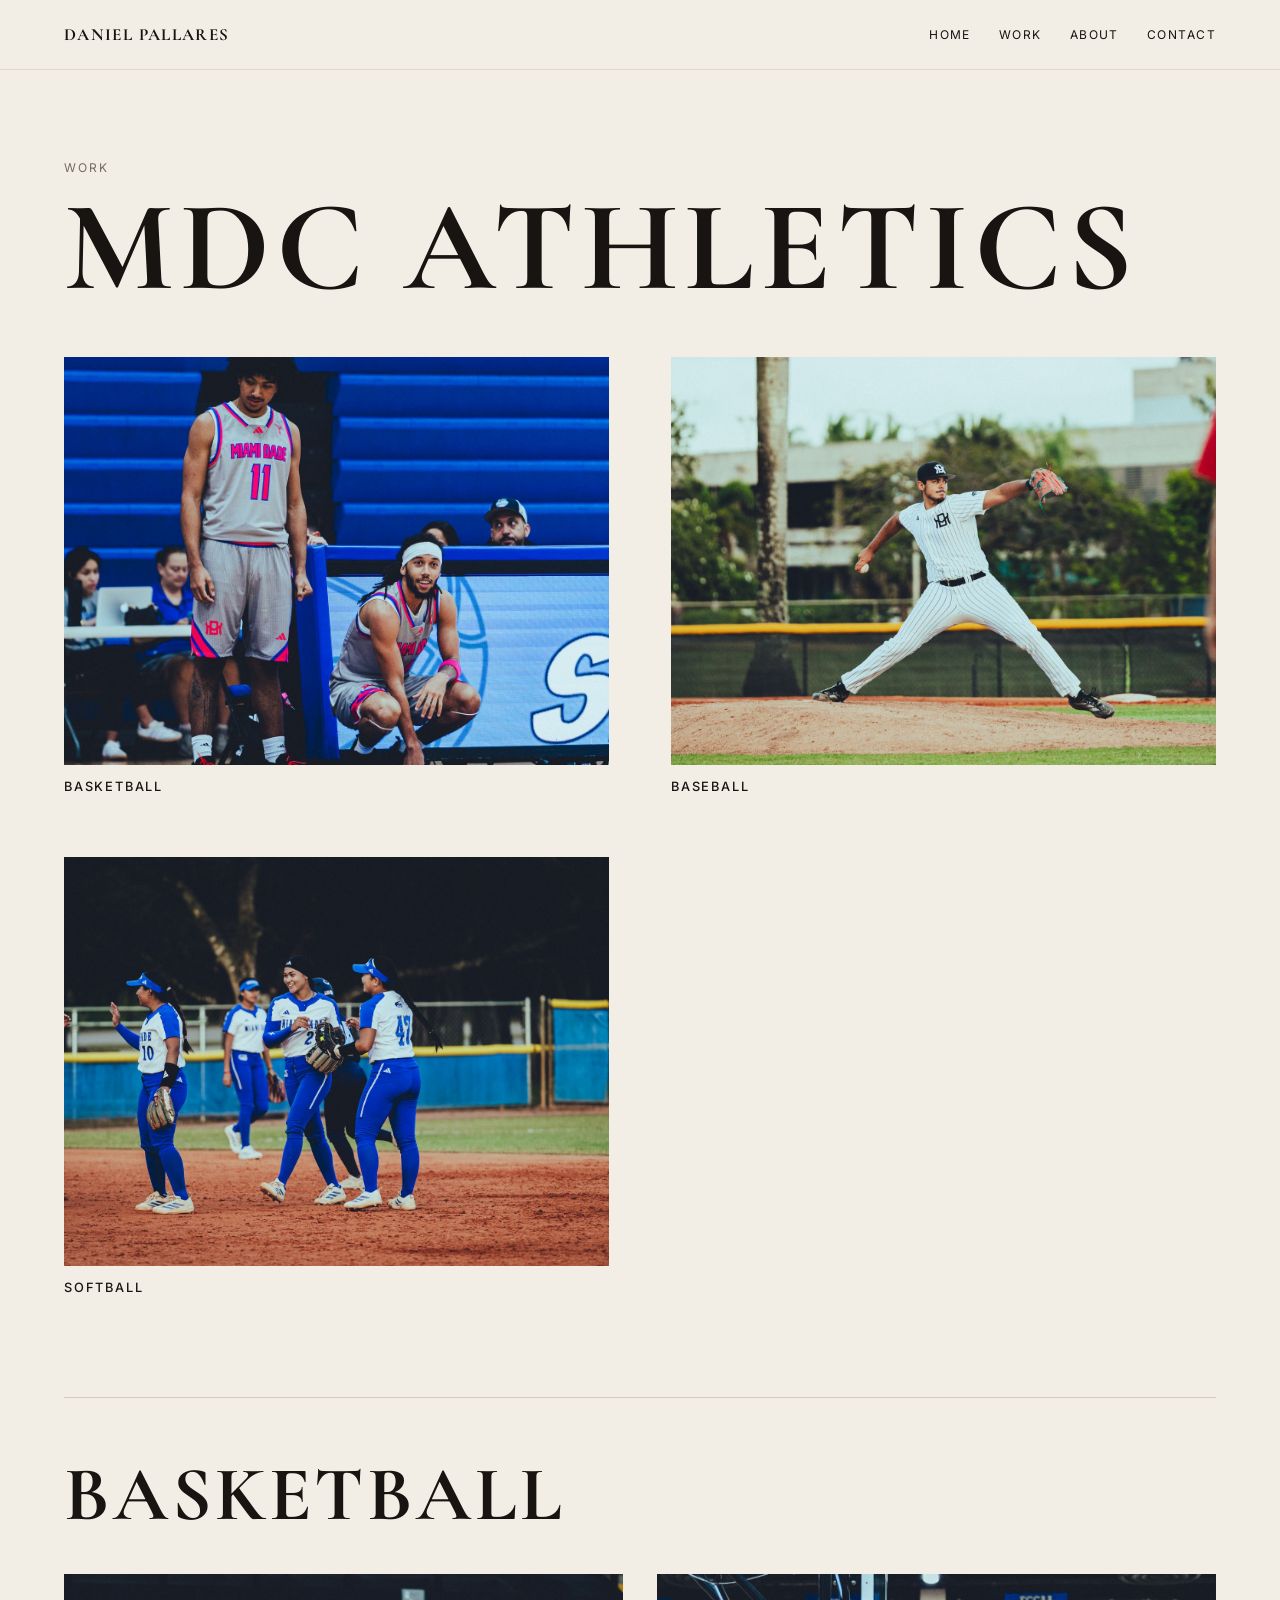
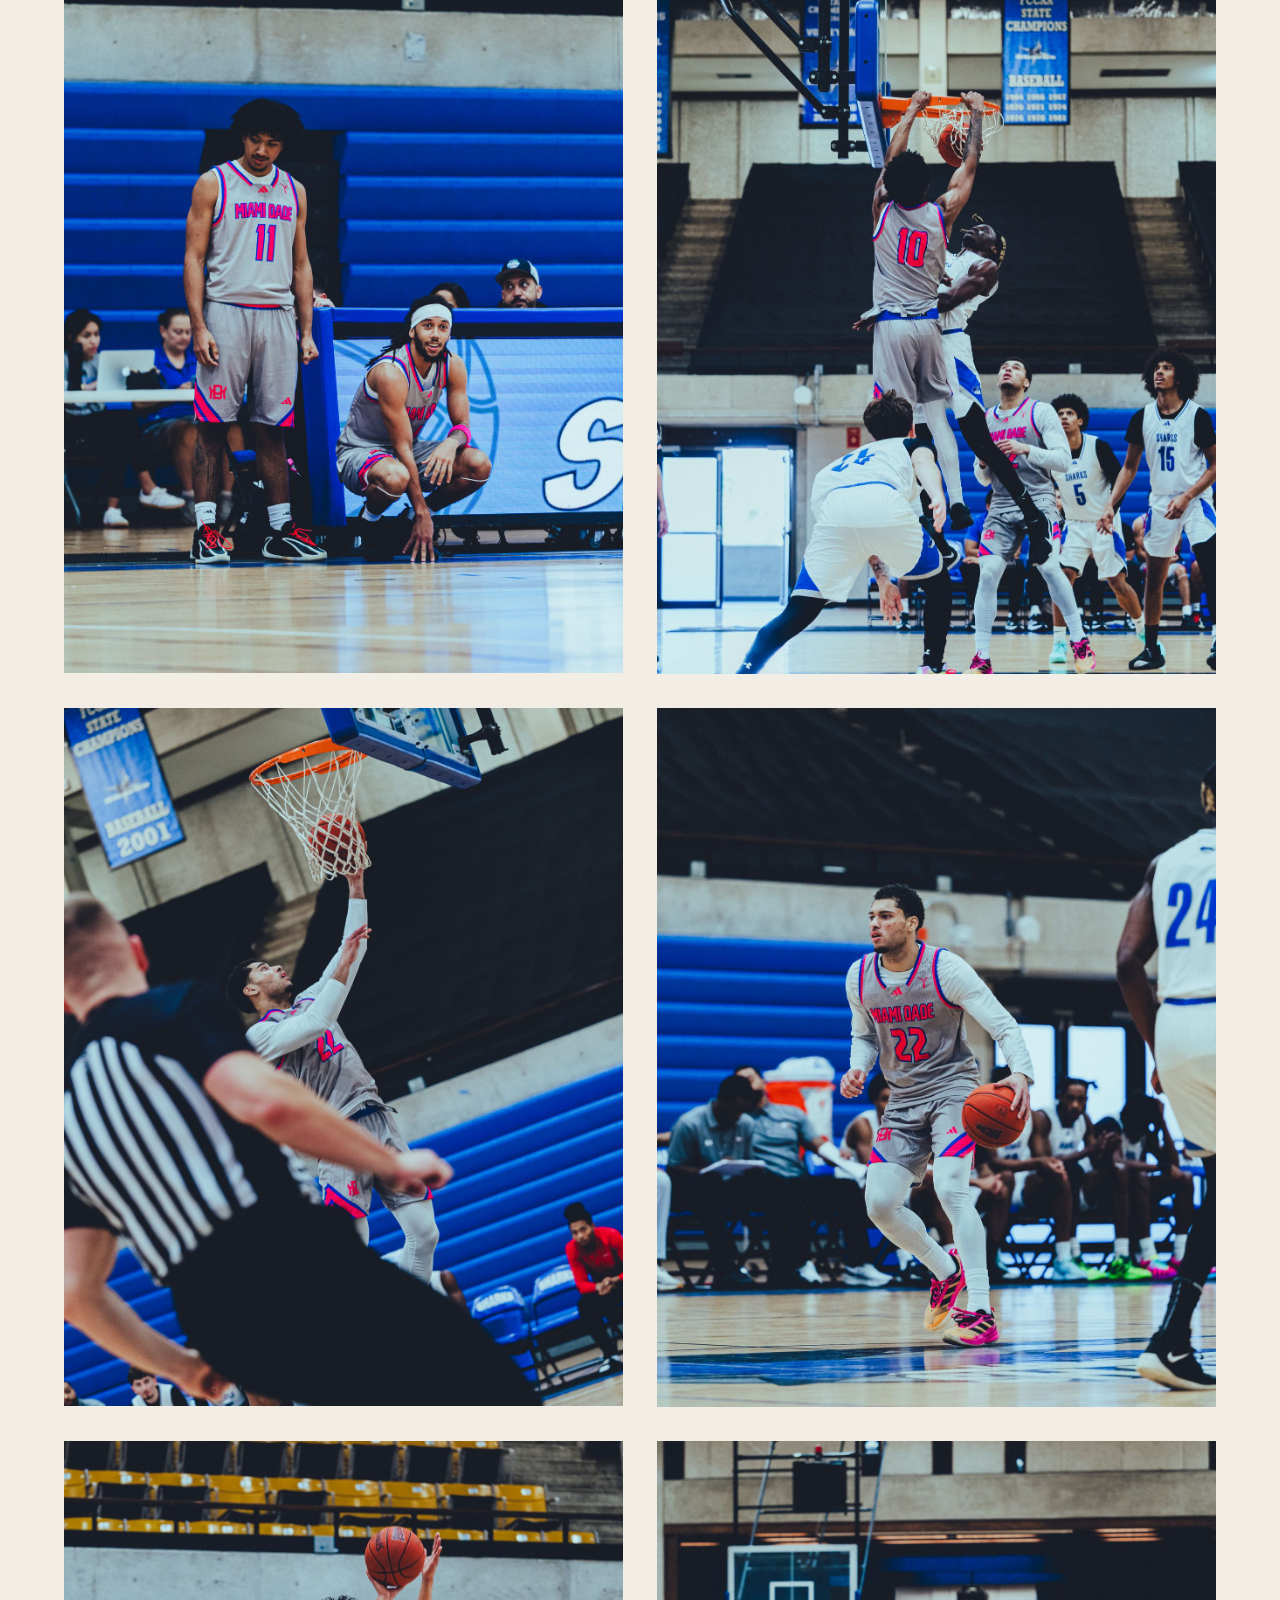
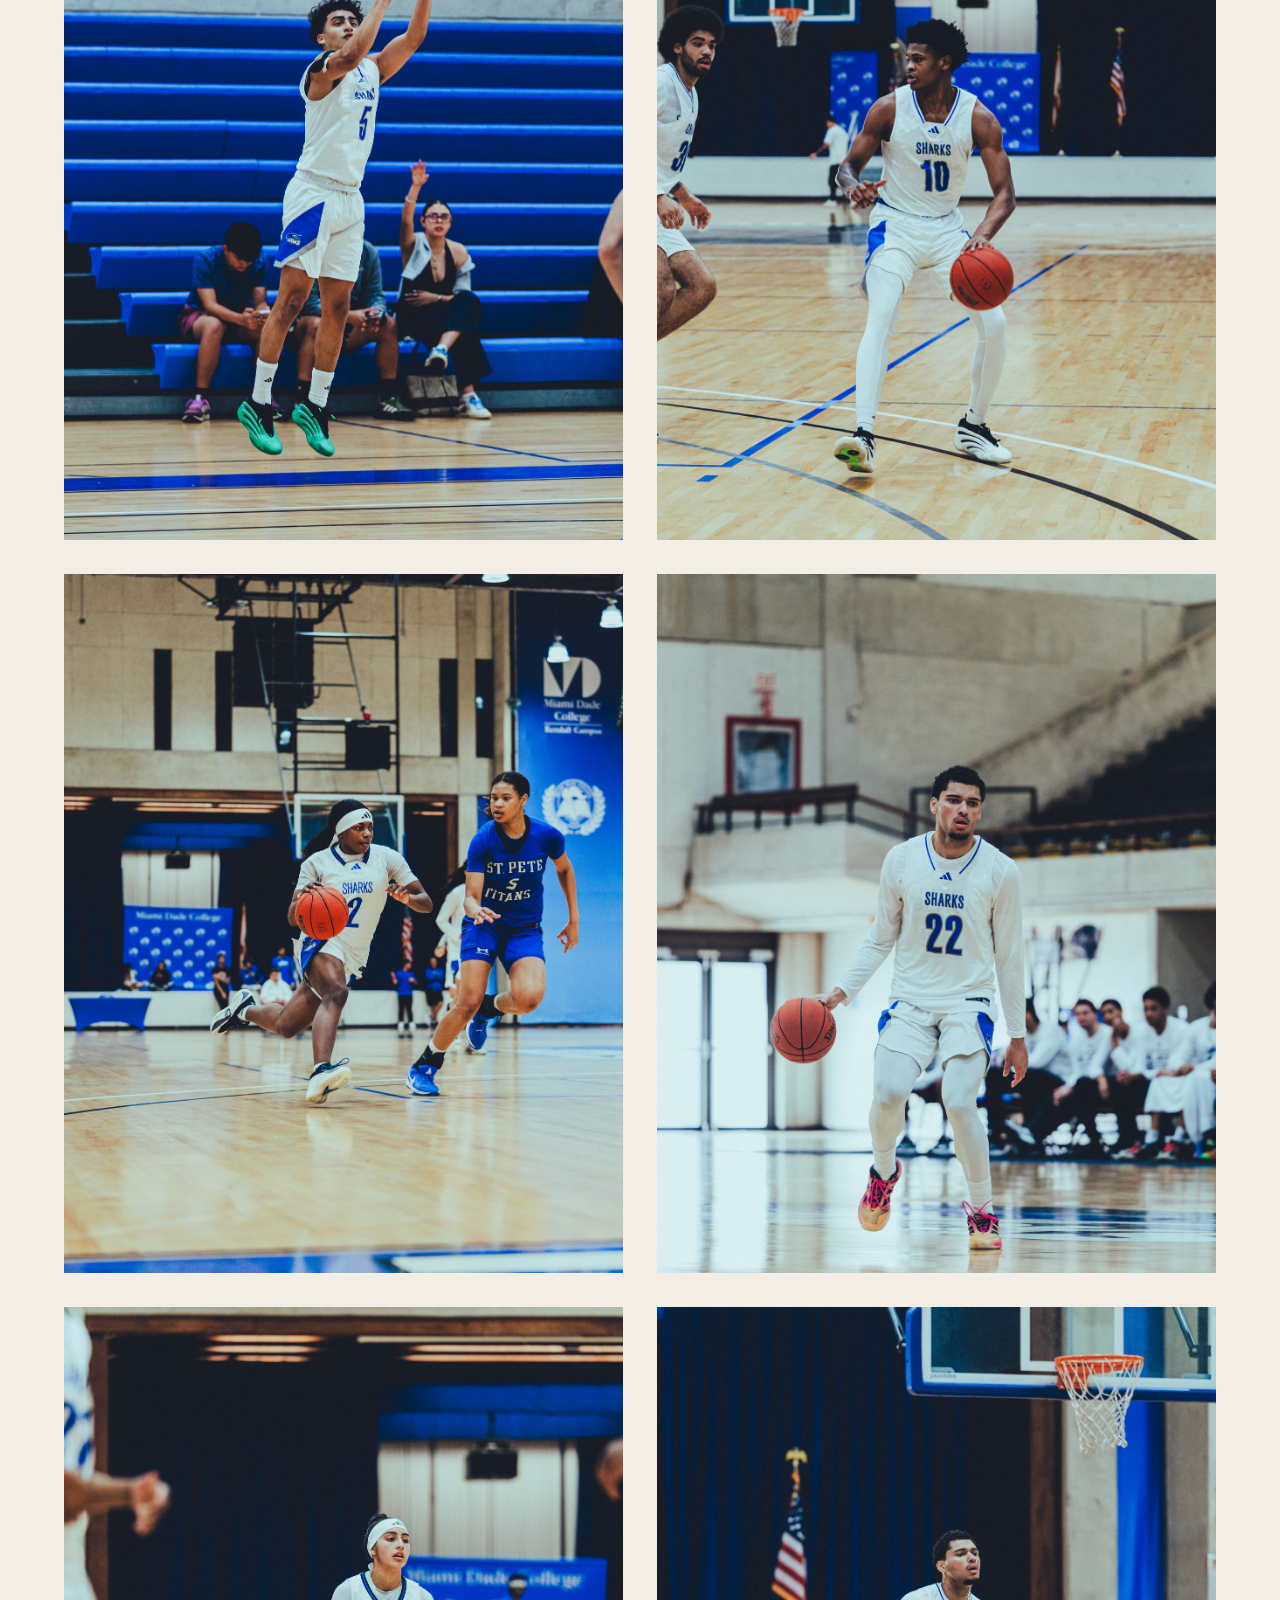
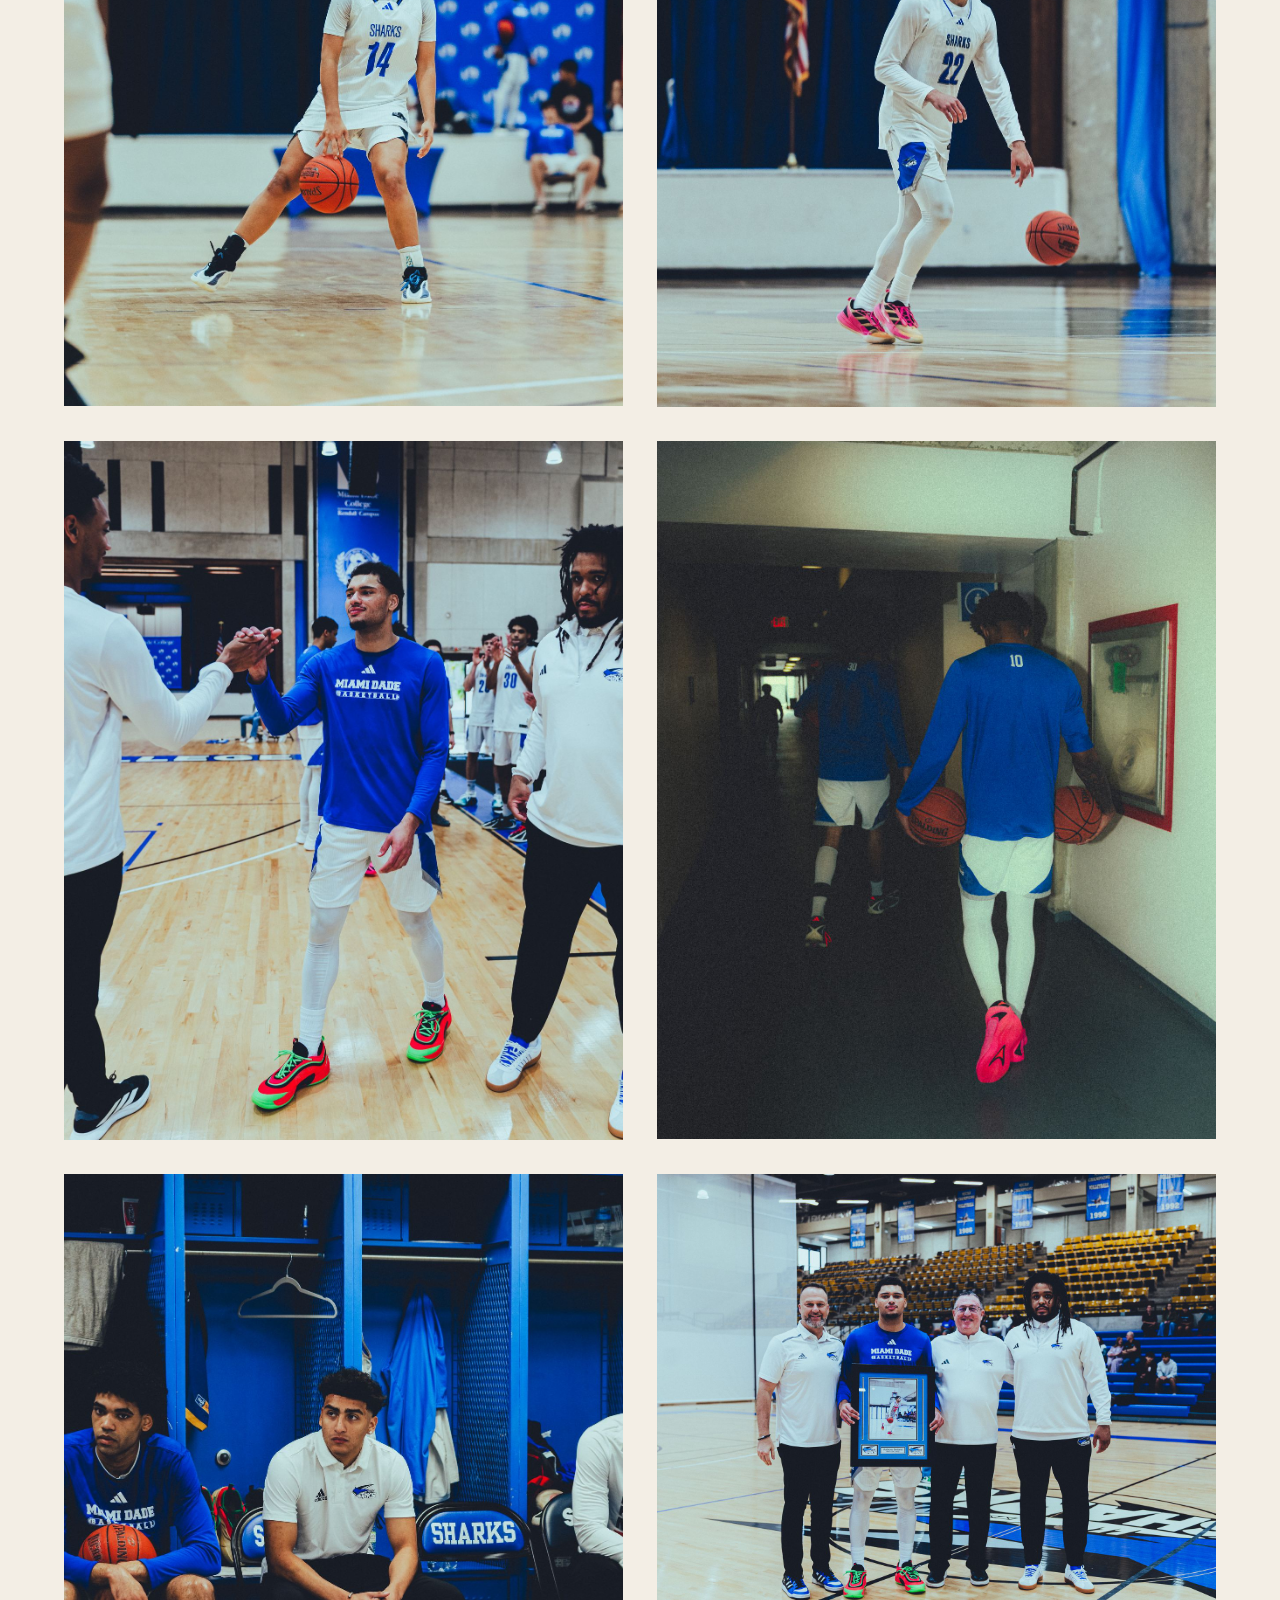
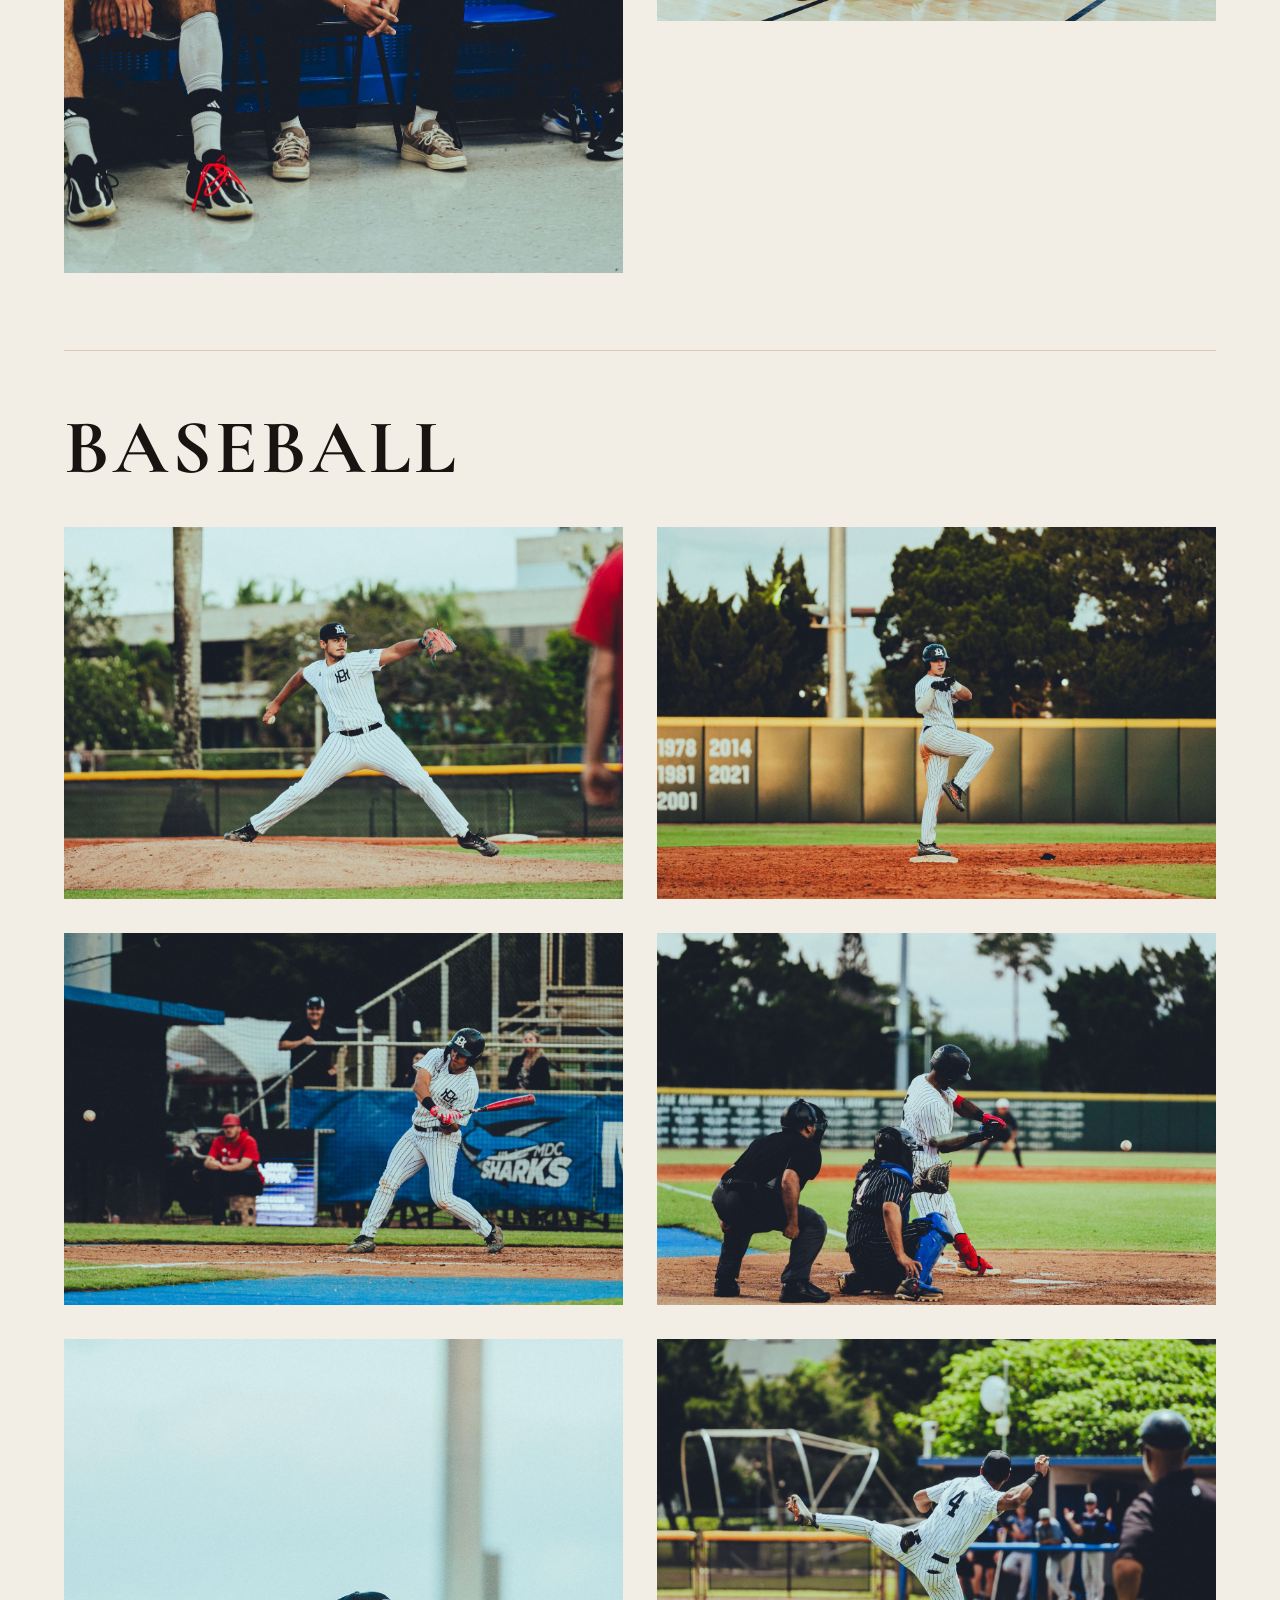
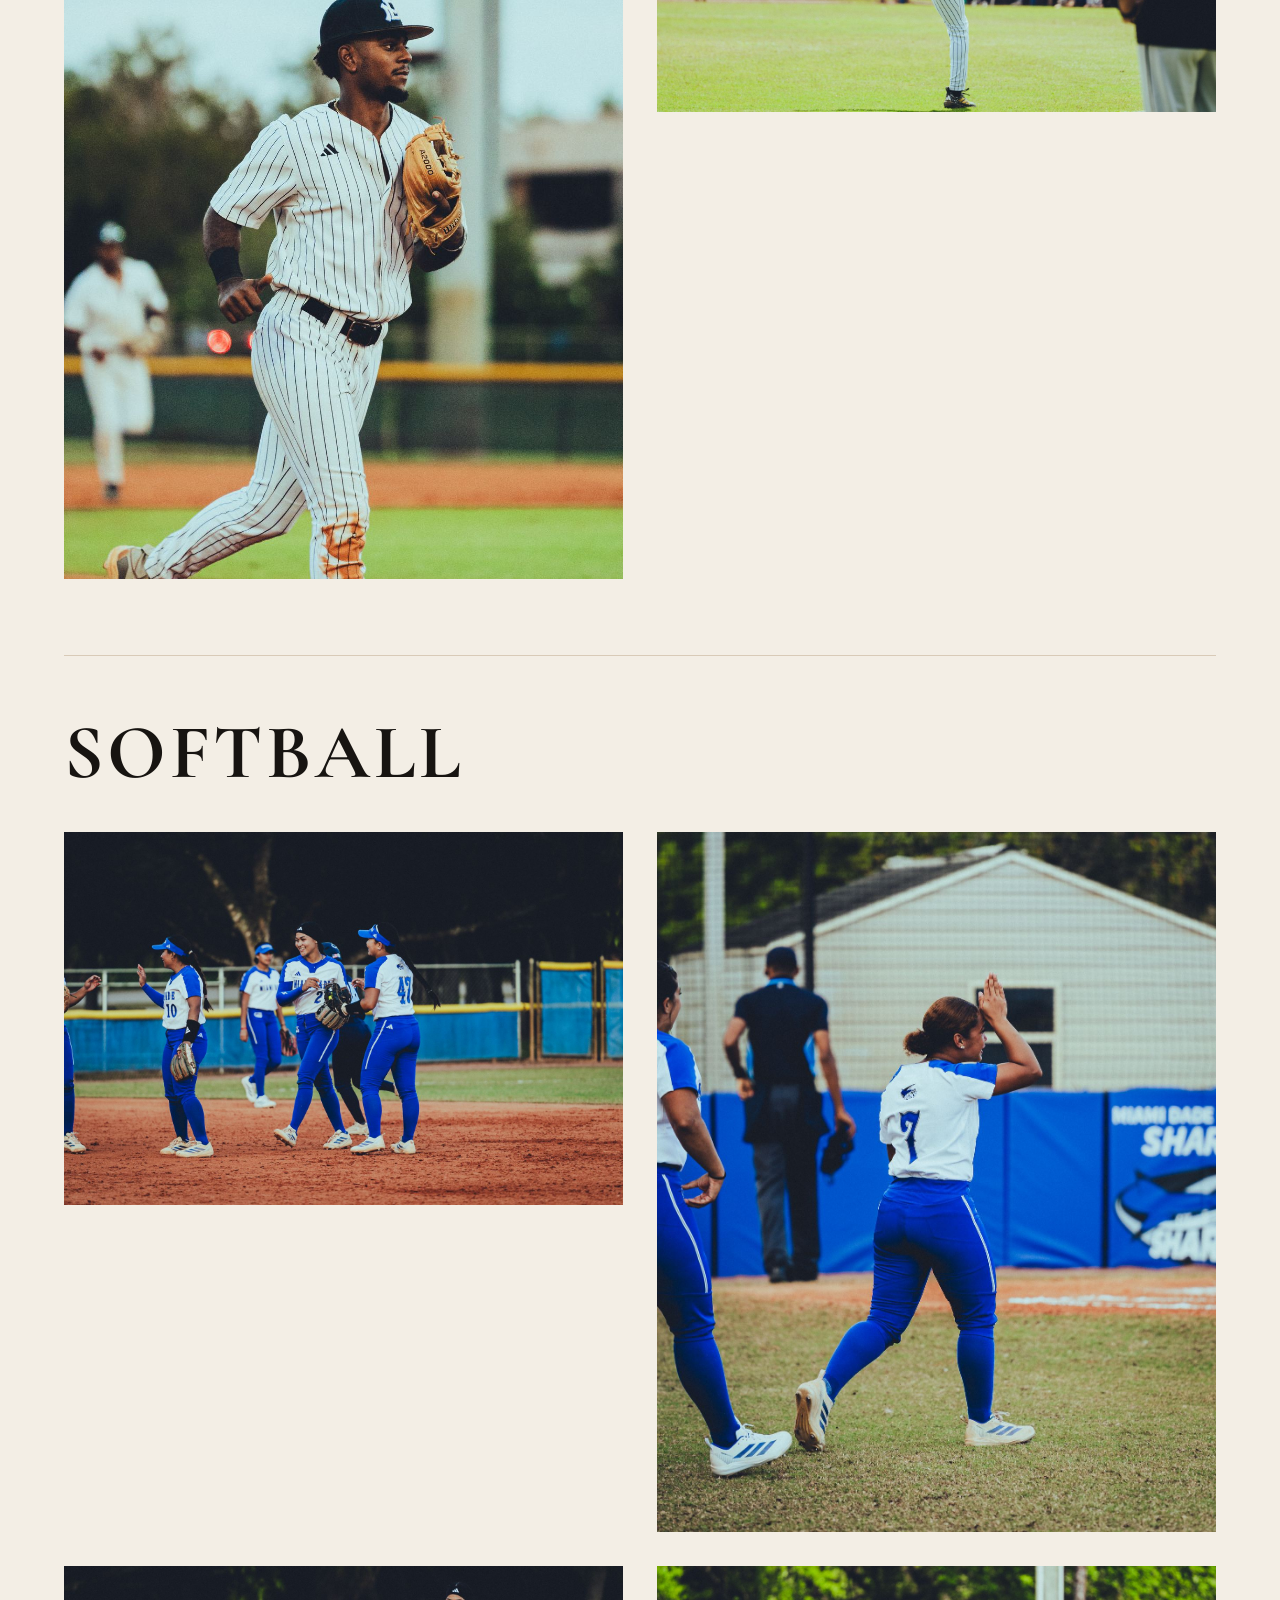
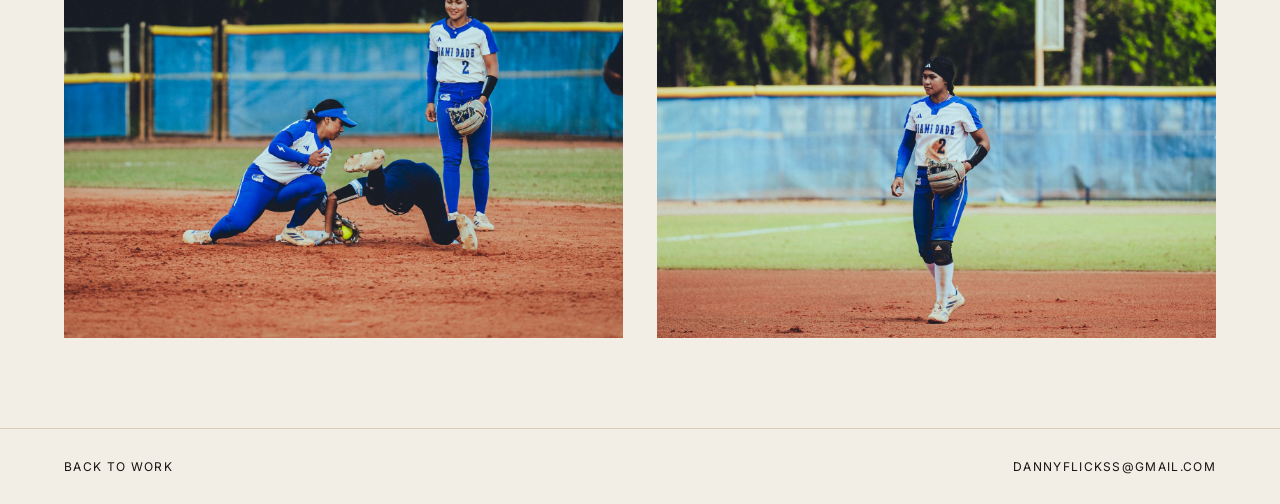
==== mdc.html @ 17ddd343 "Add files via upload commit" ====
<!DOCTYPE html>

<html lang="en">
<head>
<meta charset="utf-8"/>
<meta content="width=device-width, initial-scale=1.0" name="viewport"/>
<title>MDC Athletics | Daniel Pallares</title>
<link href="styles.css" rel="stylesheet"/>
</head>
<body>
<header class="nav"><a class="brand" href="index.html">Daniel Pallares</a><nav><a href="index.html">Home</a><a href="work.html">Work</a><a href="about.html">About</a><a href="contact.html">Contact</a></nav></header>
<main class="page gallery-page">
<section class="page-title minimal-title"><p class="eyebrow">Work</p><h1>MDC Athletics</h1></section>
<section class="sport-card-grid"><a class="sport-card" href="#basketball"><div class="sport-card-image"><img alt="Basketball" loading="lazy" src="assets/images/mdc/dsc05486.jpg"/></div><span class="sport-card-title">Basketball</span></a>
<a class="sport-card" href="#baseball"><div class="sport-card-image"><img alt="Baseball" loading="lazy" src="assets/images/mdc/dsc00478-1.jpg"/></div><span class="sport-card-title">Baseball</span></a>
<a class="sport-card" href="#softball"><div class="sport-card-image"><img alt="Softball" loading="lazy" src="assets/images/mdc/dsc00558.jpg"/></div><span class="sport-card-title">Softball</span></a></section>
<section class="sport-section" id="basketball"><h2>Basketball</h2><div class="photo-grid"><div class="photo"><img alt="Basketball" loading="lazy" src="assets/images/mdc/dsc05486.jpg"/></div><div class="photo"><img alt="Basketball" loading="lazy" src="assets/images/mdc/dsc05393.jpg"/></div><div class="photo"><img alt="Basketball" loading="lazy" src="assets/images/mdc/dsc05026.jpg"/></div><div class="photo"><img alt="Basketball" loading="lazy" src="assets/images/mdc/dsc05427.jpg"/></div><div class="photo"><img alt="Basketball" loading="lazy" src="assets/images/mdc/dsc04084.jpg"/></div><div class="photo"><img alt="Basketball" loading="lazy" src="assets/images/mdc/dsc04109.jpg"/></div><div class="photo"><img alt="Basketball" loading="lazy" src="assets/images/mdc/dsc06140.jpg"/></div><div class="photo"><img alt="Basketball" loading="lazy" src="assets/images/mdc/dsc04154.jpg"/></div><div class="photo"><img alt="Basketball" loading="lazy" src="assets/images/mdc/dsc06187.jpg"/></div><div class="photo"><img alt="Basketball" loading="lazy" src="assets/images/mdc/dsc04220.jpg"/></div><div class="photo"><img alt="Basketball" loading="lazy" src="assets/images/mdc/dsc06950.jpg"/></div><div class="photo"><img alt="Basketball" loading="lazy" src="assets/images/mdc/dsc06842-1.jpg"/></div><div class="photo"><img alt="Basketball" loading="lazy" src="assets/images/mdc/dsc06846.jpg"/></div><div class="photo"><img alt="Basketball" loading="lazy" src="assets/images/mdc/dsc06959.jpg"/></div></div></section>
<section class="sport-section" id="baseball"><h2>Baseball</h2><div class="photo-grid"><div class="photo"><img alt="Baseball" loading="lazy" src="assets/images/mdc/dsc00478-1.jpg"/></div><div class="photo"><img alt="Baseball" loading="lazy" src="assets/images/mdc/dsc00598.jpg"/></div><div class="photo"><img alt="Baseball" loading="lazy" src="assets/images/mdc/dsc00545.jpg"/></div><div class="photo"><img alt="Baseball" loading="lazy" src="assets/images/mdc/dsc00787.jpg"/></div><div class="photo"><img alt="Baseball" loading="lazy" src="assets/images/mdc/dsc00687.jpg"/></div><div class="photo"><img alt="Baseball" loading="lazy" src="assets/images/mdc/dsc00761-1.jpg"/></div></div></section>
<section class="sport-section" id="softball"><h2>Softball</h2><div class="photo-grid"><div class="photo"><img alt="Softball" loading="lazy" src="assets/images/mdc/dsc00558.jpg"/></div><div class="photo"><img alt="Softball" loading="lazy" src="assets/images/mdc/dsc00215.jpg"/></div><div class="photo"><img alt="Softball" loading="lazy" src="assets/images/mdc/dsc00546.jpg"/></div><div class="photo"><img alt="Softball" loading="lazy" src="assets/images/mdc/dsc01528.jpg"/></div></div></section>
</main>
<footer><a href="work.html">Back to Work</a><a href="mailto:dannyflickss@gmail.com">dannyflickss@gmail.com</a></footer><script src="script.js"></script>
</body>
</html>
---- styles.css ----
@import url('https://fonts.googleapis.com/css2?family=Cormorant+Garamond:wght@600;700&family=Inter:wght@400;500;600&display=swap');
:root{
  --bg:#f3eee5; --paper:#fbf8f1; --ink:#171411; --muted:#746b5f; --line:#d8cab7; --accent:#9f8059;
}
*{box-sizing:border-box} html{scroll-behavior:smooth} body{margin:0;background:var(--bg);color:var(--ink);font-family:Inter,Helvetica,Arial,sans-serif;opacity:0;transition:opacity .26s ease} body.page-loaded{opacity:1} body.page-exit{opacity:0} a{text-decoration:none;color:inherit} img{display:block;width:100%;height:auto}
.nav{position:sticky;top:0;z-index:10;display:flex;justify-content:space-between;align-items:center;padding:24px 5vw;background:rgba(243,238,229,.86);backdrop-filter:blur(14px);border-bottom:1px solid rgba(216,202,183,.62)}
.brand{font-family:'Cormorant Garamond',Georgia,serif;font-weight:700;text-transform:uppercase;font-size:17px;letter-spacing:.08em}.nav nav{display:flex;gap:28px;font-size:12px;text-transform:uppercase;letter-spacing:.12em}.nav a:hover{color:var(--accent)}
.hero,.section,.page{padding:7vw 5vw}.home-hero{min-height:calc(100vh - 78px);display:grid;grid-template-columns:.78fr 1.22fr;gap:5vw;align-items:end;padding-top:6vw}.hero-copy{padding-bottom:3vw}.hero h1,.page-title h1,.about-page h1,.contact-page h1,h2{font-family:'Cormorant Garamond',Georgia,serif;font-weight:700;letter-spacing:.045em;text-transform:uppercase;line-height:.86;margin:0}.hero h1{font-size:clamp(62px,9vw,138px);margin-bottom:26px}.eyebrow{text-transform:uppercase;letter-spacing:.16em;font-size:12px;color:var(--muted);margin:0 0 18px}.home-hero .eyebrow{color:var(--ink);margin-bottom:42px}.cta-link{display:inline-flex;gap:34px;align-items:center;border-bottom:1px solid var(--ink);padding-bottom:3px;text-transform:uppercase;font-size:12px;letter-spacing:.12em}.hero-image,.meet-image,.portrait,.project-card-image{aspect-ratio:4/3;min-height:0;overflow:hidden;background:transparent}
.photo{overflow:visible;background:transparent}.hero-image img,.meet-image img,.portrait img,.work-card img,.sport-card img{height:100%;object-fit:cover;transition:transform .35s ease}
.photo img{width:100%;height:auto;object-fit:contain;transition:transform .35s ease}.hero-image:hover img,.meet-image:hover img,.photo:hover img,.work-card:hover img,.sport-card:hover img{transform:scale(1.018)}
.meet-preview{display:grid;grid-template-columns:.72fr 1fr;gap:7vw;align-items:center;border-top:1px solid var(--line)}.meet-preview h2{font-size:clamp(48px,7vw,108px);margin-bottom:28px}.meet-copy .eyebrow{color:var(--ink);margin-bottom:70px}.text-link{border-bottom:1px solid var(--ink);padding-bottom:3px}
.page-title{max-width:1100px;margin-bottom:54px}.minimal-title h1{font-size:clamp(64px,10vw,150px)}.work-card-grid,.sport-card-grid{display:grid;grid-template-columns:repeat(2,minmax(0,1fr));gap:62px}.work-card,.sport-card{display:block;background:transparent;border:0;box-shadow:none;overflow:visible}.work-card-image,.sport-card-image{aspect-ratio:4/3;overflow:hidden;background:transparent}
.work-card-image img,.sport-card-image img{width:100%;height:100%;object-fit:cover}.work-card-title,.sport-card-title{display:block;margin-top:14px;font-size:clamp(12px,1vw,15px);line-height:1.2;letter-spacing:.14em;font-weight:500;text-transform:uppercase;color:var(--ink);text-align:left}.work-card:hover,.sport-card:hover{opacity:.86}.work-card.featured{grid-column:1/-1}.work-card.featured .work-card-image{aspect-ratio:21/9}.photo-grid{display:grid;grid-template-columns:repeat(2,minmax(0,1fr));gap:34px;align-items:start;max-width:1180px;margin-left:auto;margin-right:auto}.photo{background:transparent}.gallery-page .photo-grid{margin-top:46px}.gallery-hero{margin:0 auto 34px;max-width:1180px}.gallery-hero .photo img{max-height:72vh;width:auto;max-width:100%;margin:0 auto}.sport-card-grid{margin-bottom:8vw}.sport-section{border-top:1px solid var(--line);padding-top:5vw;margin-top:6vw}.sport-section h2{font-size:clamp(42px,6vw,92px);margin-bottom:36px}.sport-section .eyebrow{margin-bottom:18px}
.about-page{display:grid;grid-template-columns:.85fr 1.15fr;gap:6vw;align-items:center}.about-page h1{font-size:clamp(48px,7vw,104px);margin-bottom:26px}.about-page p,.contact-page p{color:var(--muted);line-height:1.65;font-size:17px;max-width:700px}.contact-page{min-height:70vh;display:flex;flex-direction:column;justify-content:center}.contact-page h1{font-size:clamp(54px,8vw,118px);margin-bottom:28px}.contact-links{display:grid;gap:14px;margin-top:30px;font-size:clamp(26px,4vw,54px);font-family:'Cormorant Garamond',Georgia,serif;text-transform:uppercase;letter-spacing:.045em}footer{display:flex;justify-content:space-between;gap:20px;padding:30px 5vw;border-top:1px solid var(--line);font-size:12px;text-transform:uppercase;letter-spacing:.11em}footer p{margin:0;color:var(--muted)}
.placeholder{background:linear-gradient(135deg,#ded1bd,#afa084);display:flex;align-items:center;justify-content:center;color:rgba(23,20,17,.48);text-transform:uppercase;letter-spacing:.14em;font-size:12px;border:1px solid rgba(23,20,17,.08)}
@media(max-width:800px){.nav{align-items:flex-start;flex-direction:column;gap:16px}.nav nav{gap:18px;flex-wrap:wrap}.home-hero,.meet-preview,.about-page{grid-template-columns:1fr}.hero h1{font-size:clamp(58px,18vw,88px)}.home-hero{min-height:auto}.work-card-grid,.sport-card-grid,.photo-grid{grid-template-columns:1fr;gap:34px}.work-card.featured .work-card-image{aspect-ratio:4/3}.minimal-title h1{font-size:clamp(56px,17vw,86px)}.hero h1,.page-title h1,.about-page h1,.contact-page h1,h2{letter-spacing:.028em}footer{flex-direction:column}.meet-copy .eyebrow{margin-bottom:34px}}


/* latest refinements */
.meet-image.face-crop img{object-position:55% 20%;}
.about-page .portrait{aspect-ratio:auto;overflow:visible;background:transparent;}
.about-page .portrait img{height:auto;object-fit:contain;}
.equipment{margin-top:38px;}
.equipment h2{font-family:Inter,Helvetica,Arial,sans-serif;font-size:12px;letter-spacing:.16em;font-weight:600;text-transform:uppercase;line-height:1.2;margin:0 0 18px;}
.equipment ul{list-style:none;padding:0;margin:0;display:grid;gap:10px;color:var(--muted);font-size:15px;letter-spacing:.02em;}

/* homepage quick-view gallery */
.home-quick-view{border-top:1px solid var(--line);padding-top:6vw;padding-bottom:6vw;}
.split-heading{display:flex;justify-content:space-between;align-items:flex-end;gap:28px;margin-bottom:40px;}
.split-heading h2{font-size:clamp(44px,6.5vw,96px);}
.home-masonry{columns:3 260px;column-gap:22px;max-width:1280px;margin:0 auto;}
.home-photo{display:block;break-inside:avoid;margin:0 0 22px;overflow:hidden;background:transparent;}
.home-photo img{width:100%;height:auto;object-fit:contain;transition:transform .35s ease;}
.home-photo:hover img{transform:scale(1.018);}
.quick-view-bottom{display:flex;justify-content:flex-end;margin:34px auto 0;max-width:1280px;}
@media(max-width:800px){.split-heading{align-items:flex-start;flex-direction:column;margin-bottom:28px}.home-masonry{columns:2 150px;column-gap:14px}.home-photo{margin-bottom:14px}.home-quick-view{padding-top:54px;padding-bottom:54px}}


/* aspect-ratio organized galleries */
.gallery-page .photo-grid.ratio-grid{
  display:grid;
  grid-template-columns:repeat(12,minmax(0,1fr));
  gap:34px;
  align-items:start;
  max-width:1180px;
}
.photo-grid.ratio-grid .photo{width:100%;}
.photo-grid.ratio-grid .photo img{width:100%;height:auto;object-fit:contain;}
.photo-grid.ratio-grid .ratio-wide{grid-column:1 / -1;}
.photo-grid.ratio-grid .ratio-landscape{grid-column:span 6;}
.photo-grid.ratio-grid .ratio-square{grid-column:span 4;}
.photo-grid.ratio-grid .ratio-portrait{grid-column:span 4;}
@media(max-width:800px){
  .gallery-page .photo-grid.ratio-grid{grid-template-columns:1fr;gap:26px;}
  .photo-grid.ratio-grid .ratio-wide,
  .photo-grid.ratio-grid .ratio-landscape,
  .photo-grid.ratio-grid .ratio-square,
  .photo-grid.ratio-grid .ratio-portrait{grid-column:1 / -1;}
}


/* image lightbox */
.clickable-photo{cursor:zoom-in;}
body.lightbox-open{overflow:hidden;}
.lightbox{
  position:fixed;
  inset:0;
  z-index:999;
  display:flex;
  align-items:center;
  justify-content:center;
  padding:6vh 5vw;
  background:rgba(12,10,8,.82);
  opacity:0;
  pointer-events:none;
  transition:opacity .22s ease;
}
.lightbox.is-open{opacity:1;pointer-events:auto;}
.lightbox-frame{
  display:flex;
  align-items:center;
  justify-content:center;
  max-width:88vw;
  max-height:82vh;
  background:transparent;
  padding:0;
  transform:scale(.985);
  transition:transform .22s ease;
}
.lightbox.is-open .lightbox-frame{transform:scale(1);}
.lightbox-image{
  display:block;
  width:auto;
  height:auto;
  max-width:88vw;
  max-height:82vh;
  object-fit:contain;
  margin:auto;
  border:1px solid rgba(251,248,241,.88);
}
.lightbox-close{
  position:fixed;
  top:24px;
  right:5vw;
  width:42px;
  height:42px;
  border:1px solid rgba(251,248,241,.3);
  border-radius:999px;
  background:rgba(251,248,241,.06);
  color:var(--paper);
  font:400 25px/1 Inter,Helvetica,Arial,sans-serif;
  cursor:pointer;
}
.lightbox-nav{
  position:fixed;
  top:50%;
  transform:translateY(-50%);
  width:44px;
  height:44px;
  border:1px solid rgba(251,248,241,.28);
  border-radius:999px;
  background:rgba(251,248,241,.06);
  color:var(--paper);
  font:400 18px/1 Inter,Helvetica,Arial,sans-serif;
  cursor:pointer;
  opacity:.78;
  transition:opacity .18s ease, background .18s ease;
}
.lightbox-nav:hover,.lightbox-close:hover{opacity:1;background:rgba(251,248,241,.12);}
.lightbox-prev{left:5vw;}
.lightbox-next{right:5vw;}
.lightbox-count{
  position:fixed;
  bottom:26px;
  left:50%;
  transform:translateX(-50%);
  color:var(--paper);
  font:500 12px/1 Inter,Helvetica,Arial,sans-serif;
  letter-spacing:.14em;
  text-transform:uppercase;
  opacity:.82;
}
@media(max-width:800px){
  .quick-view-bottom{justify-content:flex-start;margin-top:26px;}
  .lightbox{padding:72px 18px 52px;}
  .lightbox-frame{max-width:calc(100vw - 36px);max-height:76vh;}
  .lightbox-image{max-width:calc(100vw - 36px);max-height:76vh;}
  .lightbox-close{top:20px;right:20px;}
  .lightbox-nav{top:auto;bottom:18px;transform:none;width:40px;height:40px;}
  .lightbox-prev{left:20px;}
  .lightbox-next{right:20px;}
  .lightbox-count{bottom:31px;}
}
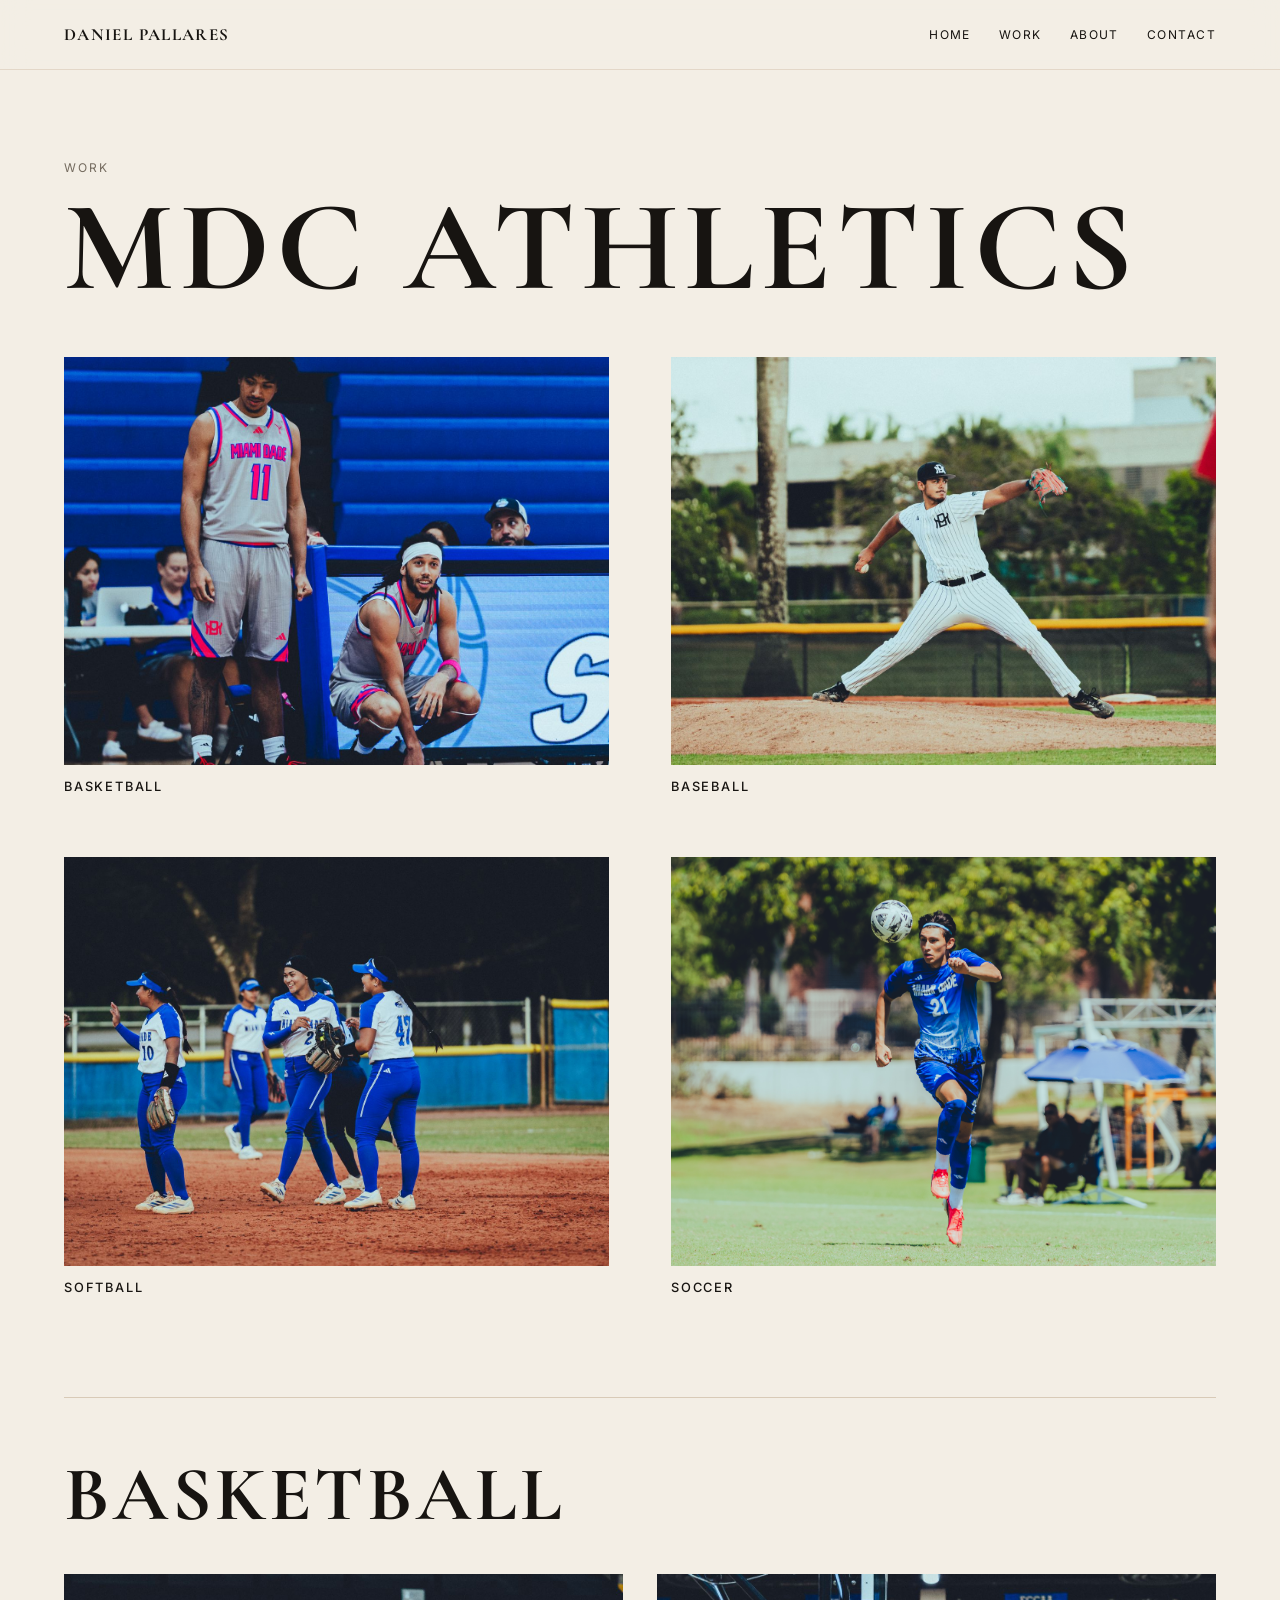
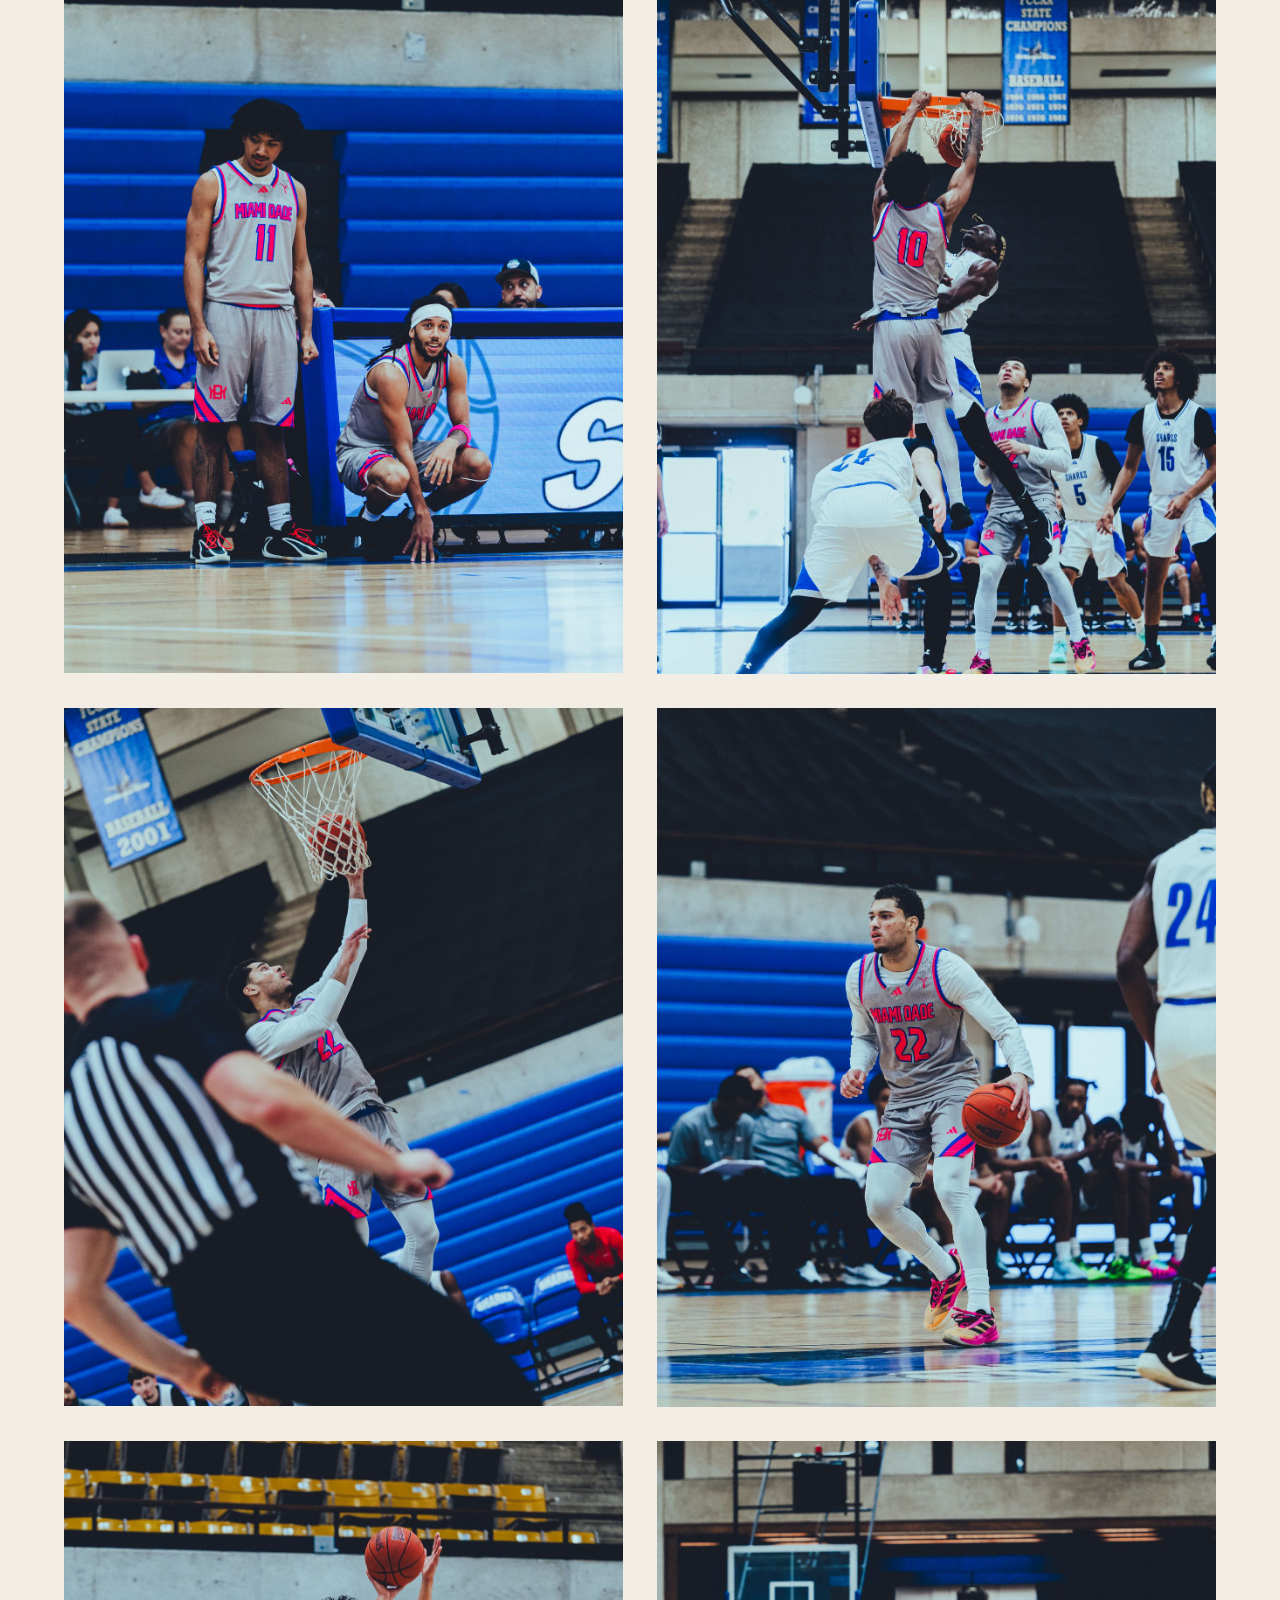
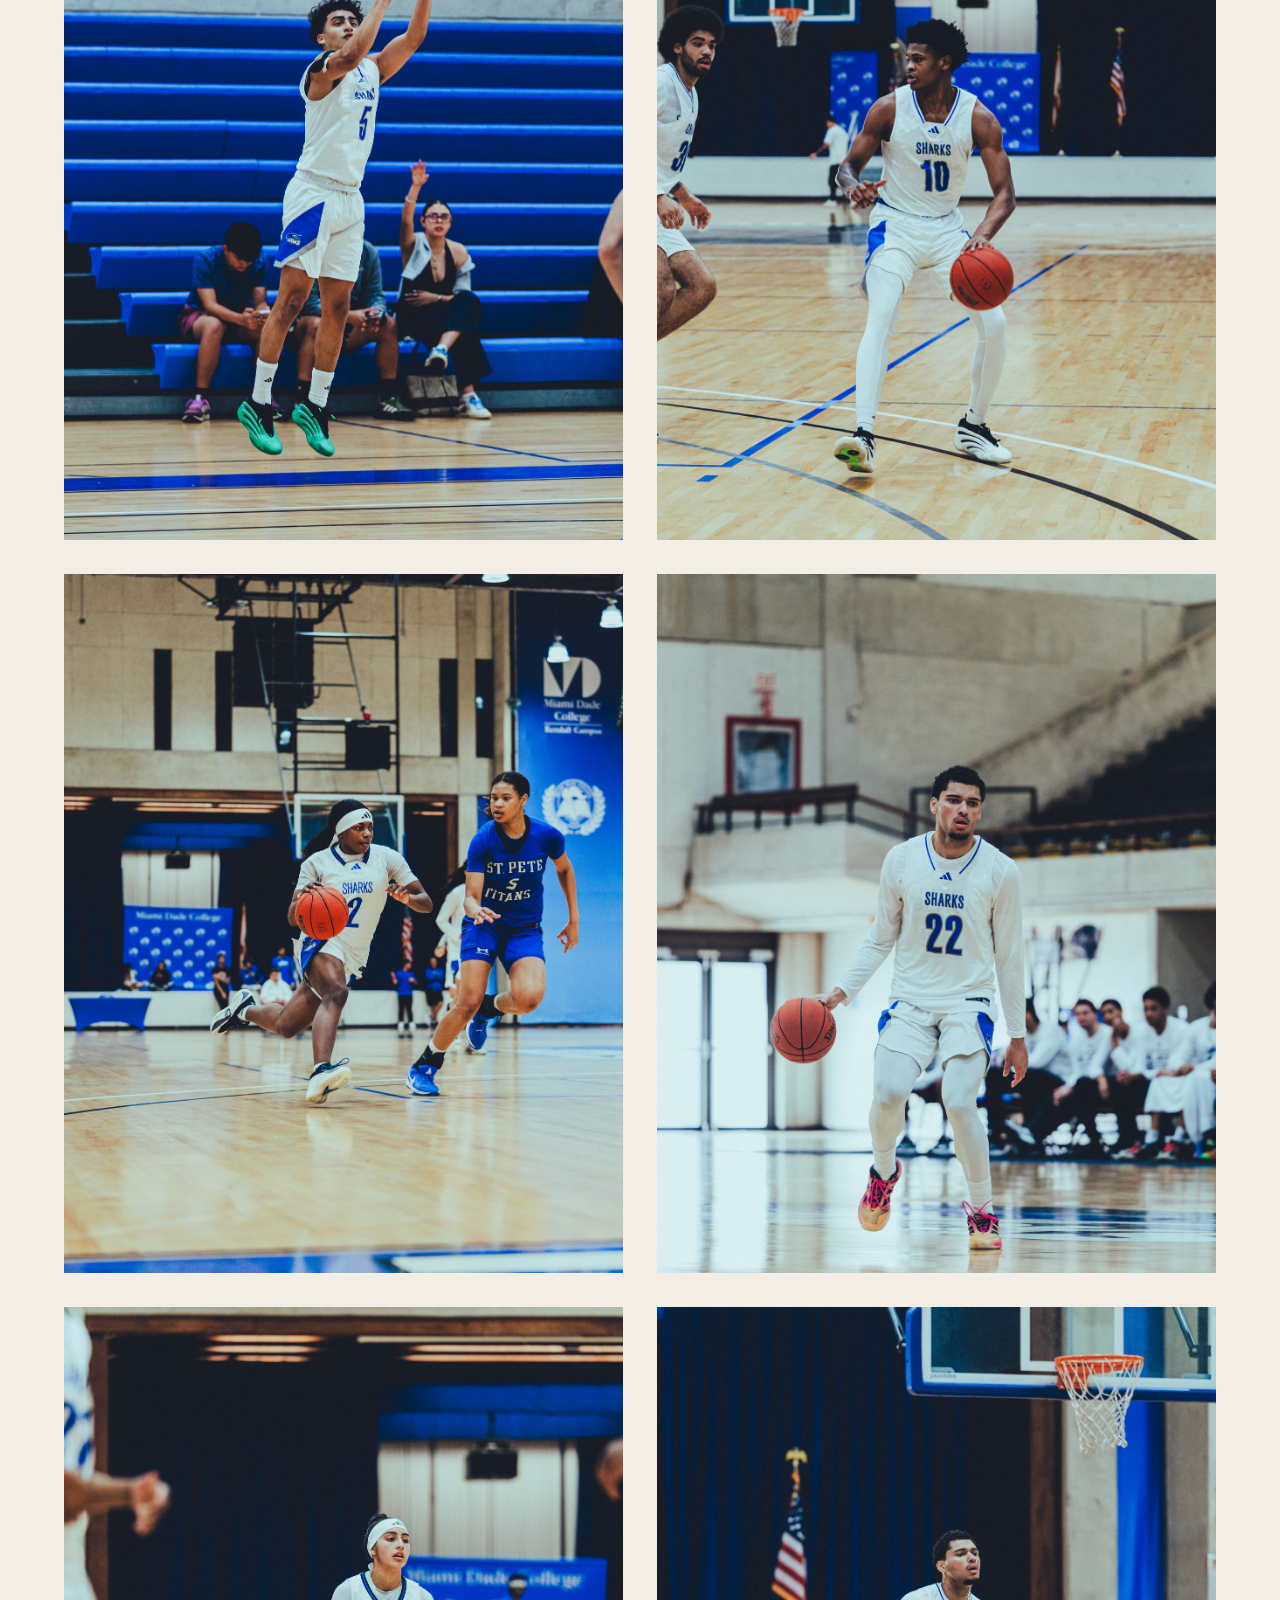
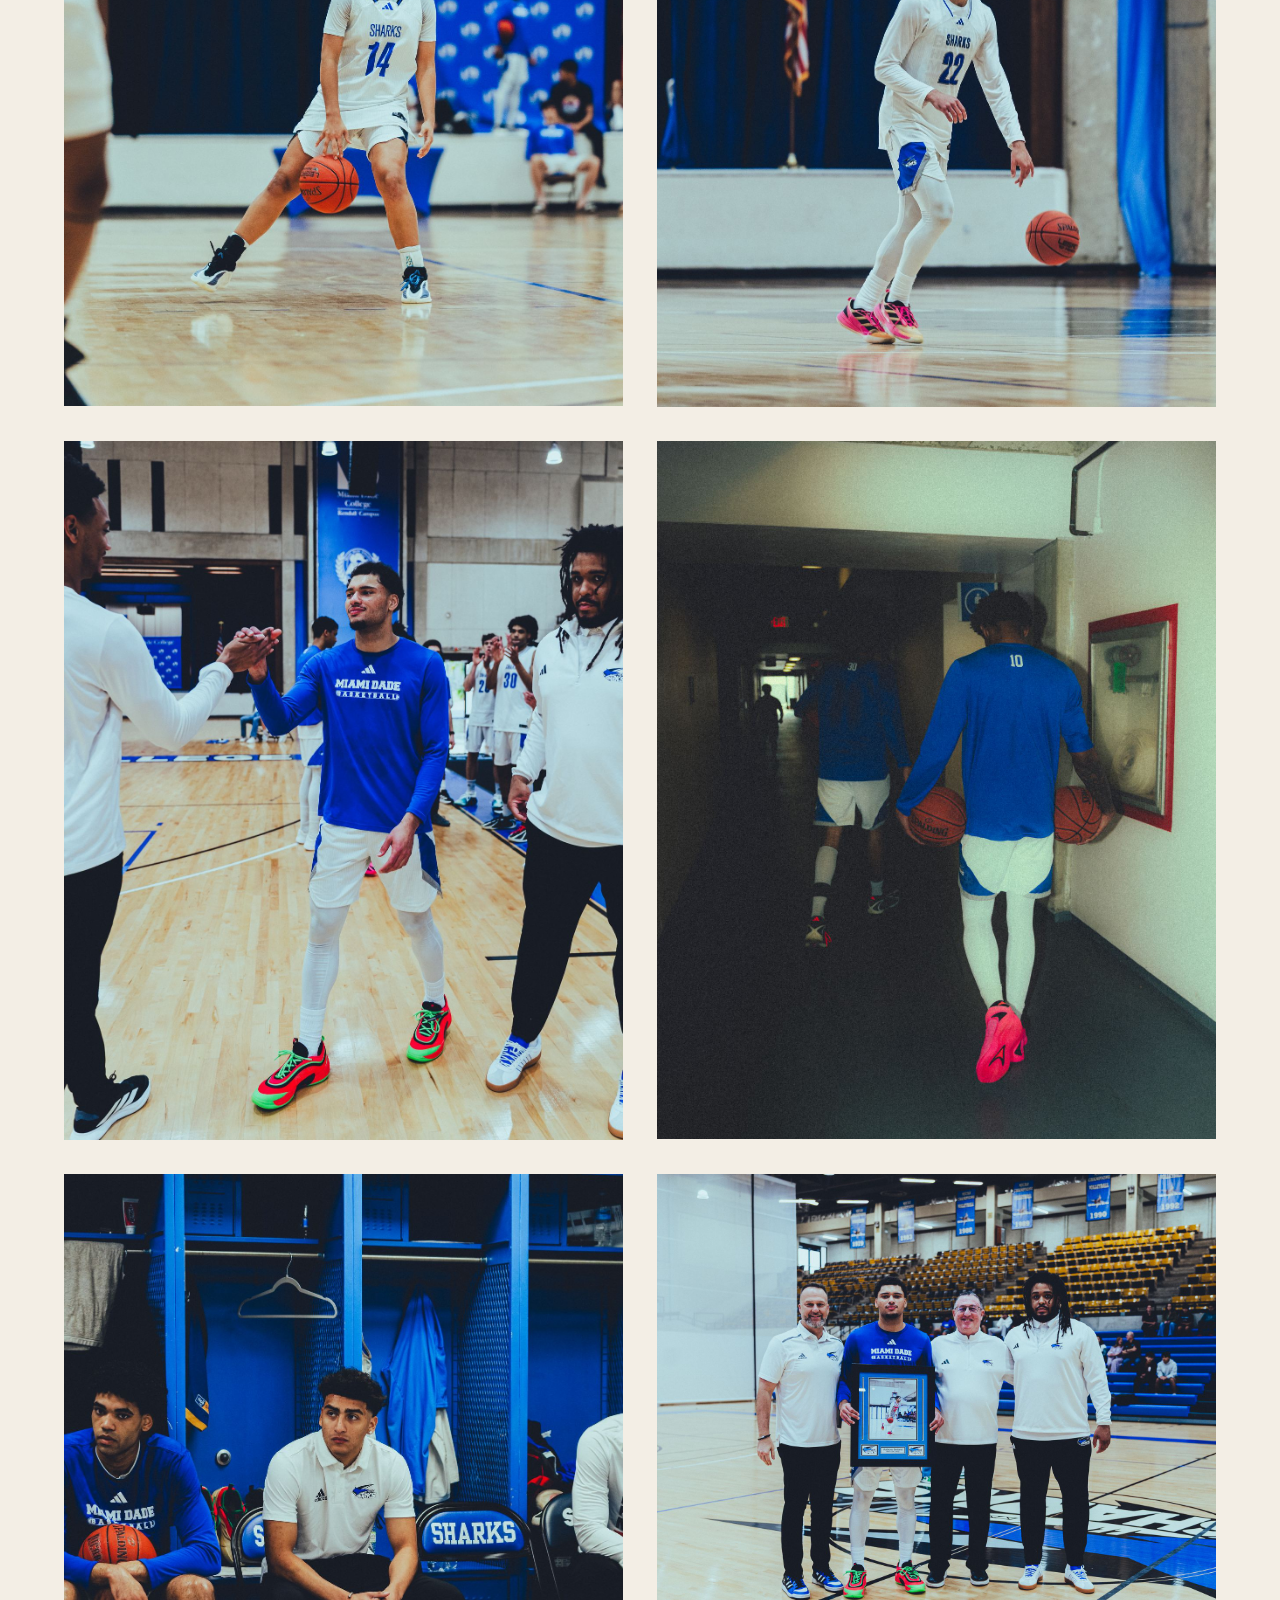
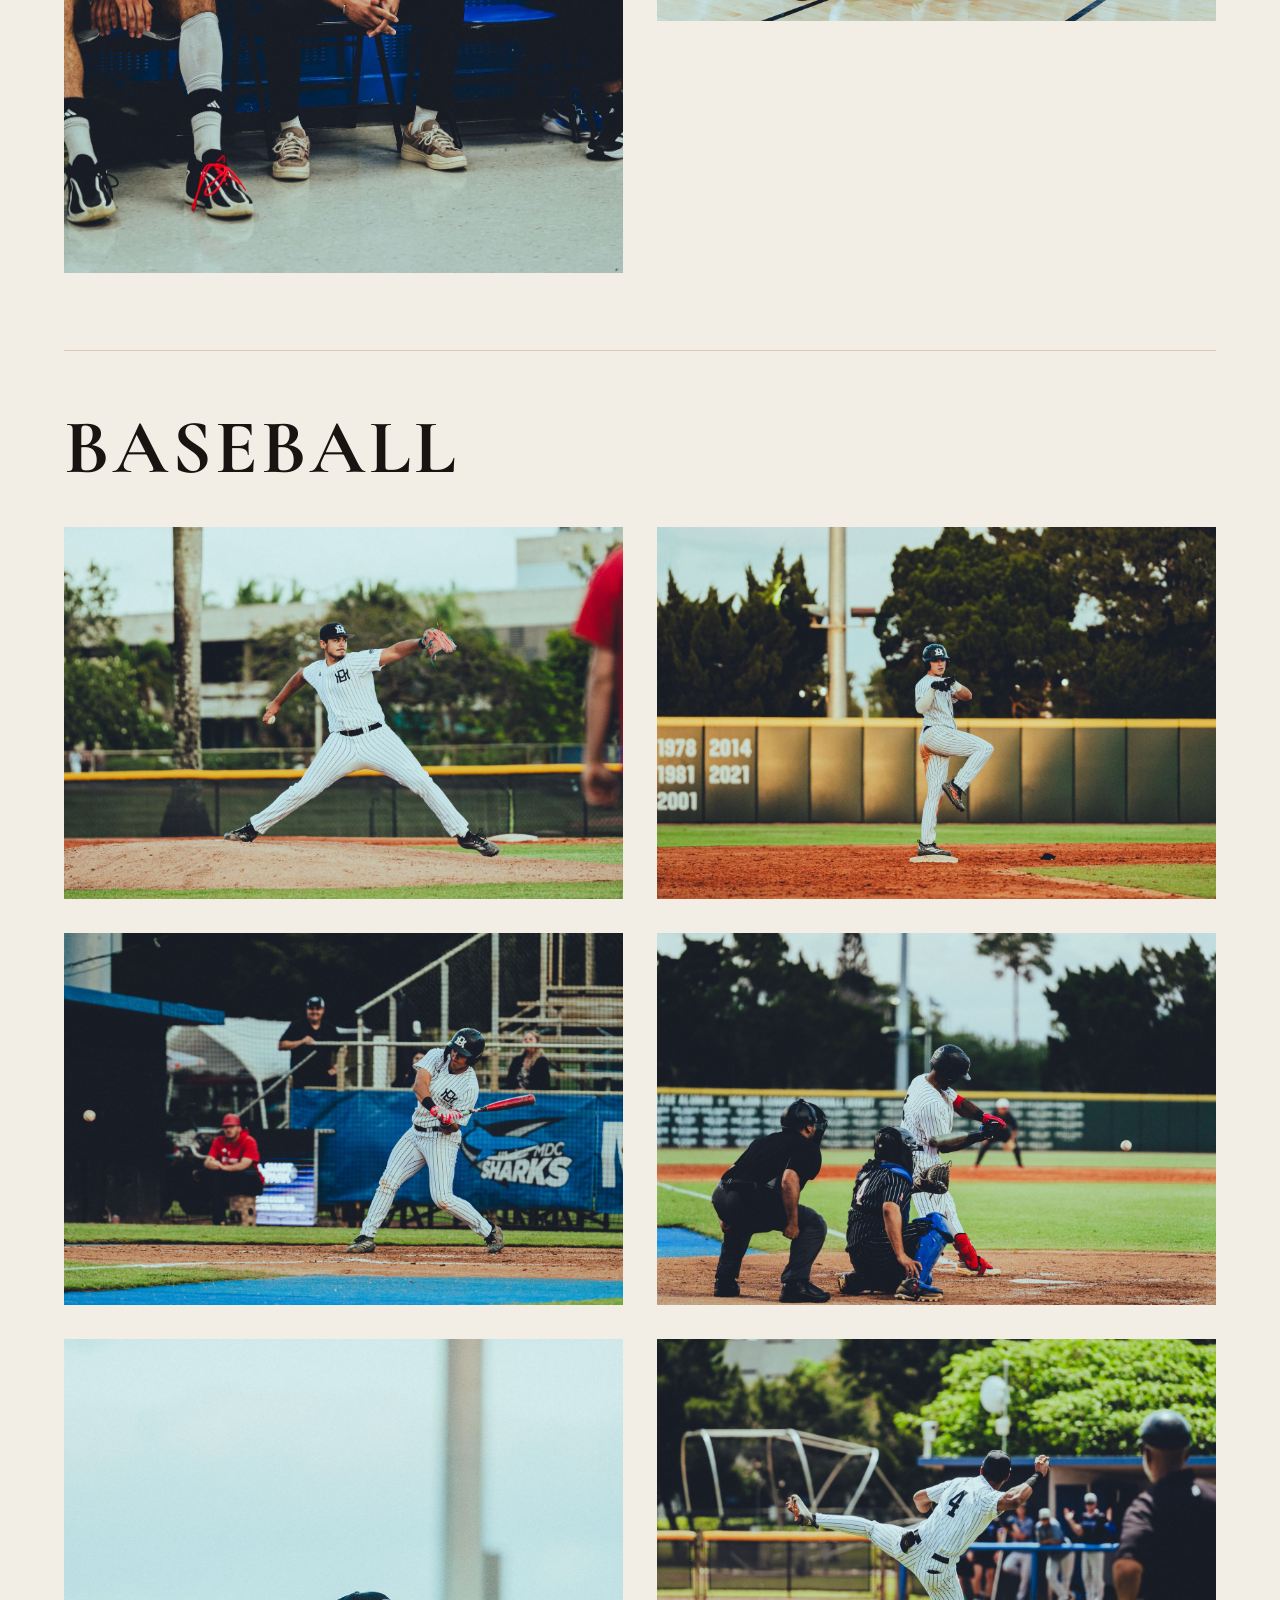
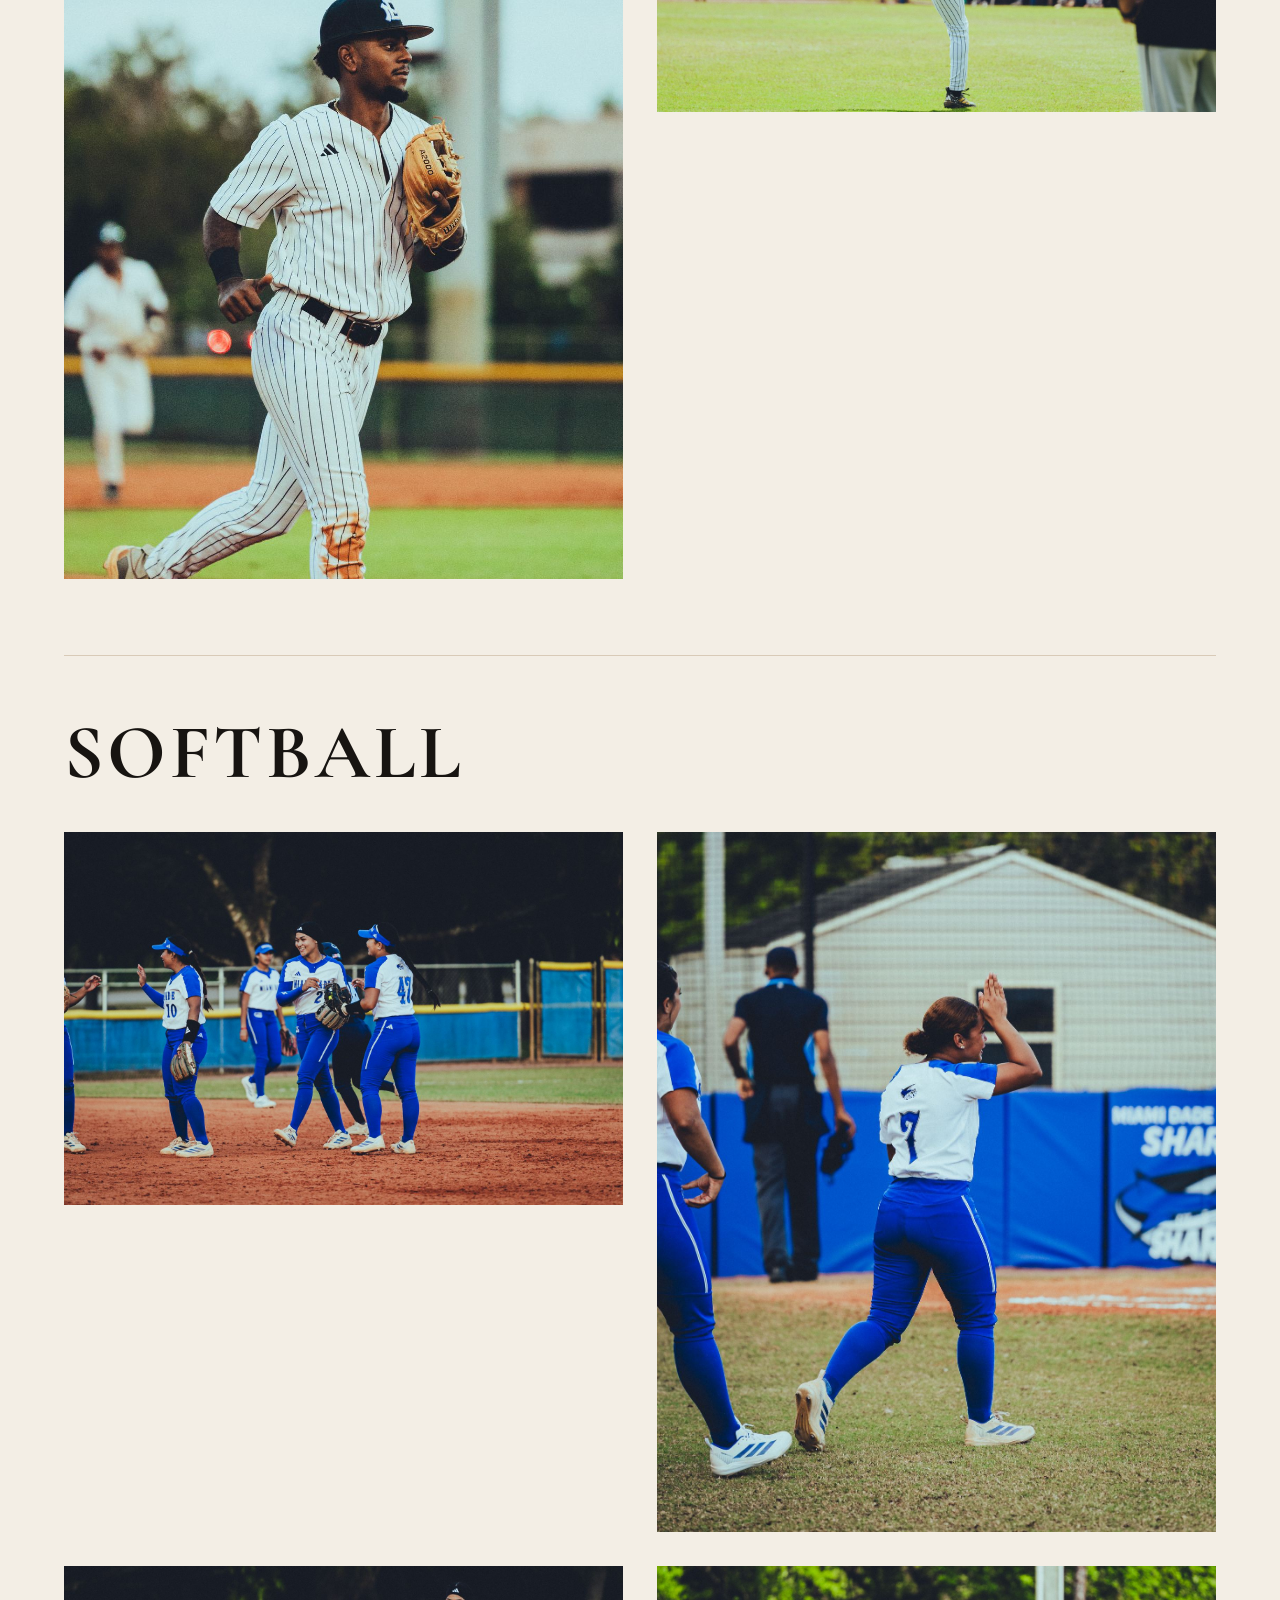
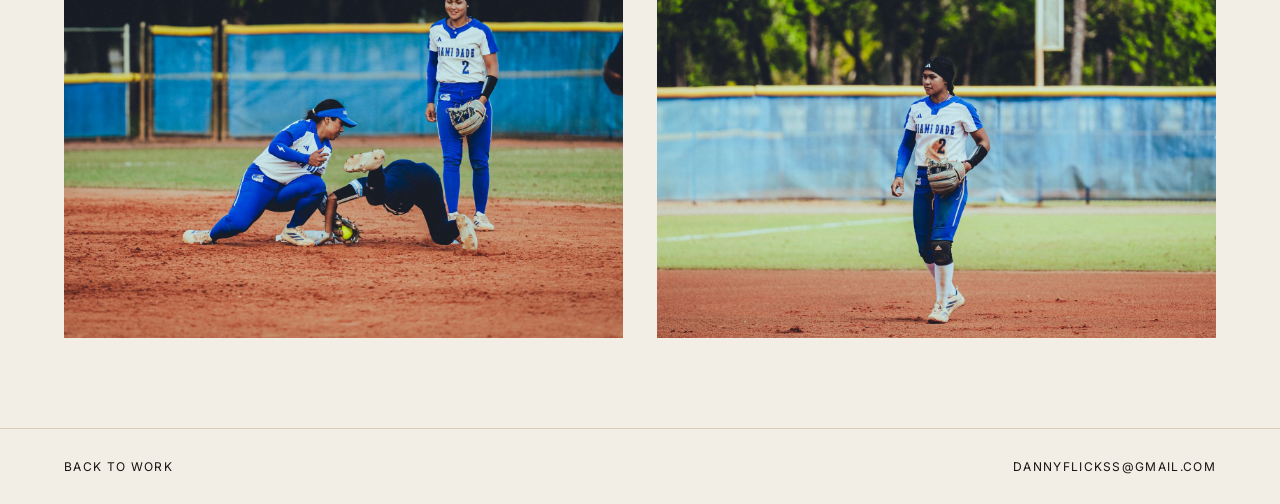
==== commit d12b18d5: "soccer update 9-15-26" ====
--- a/mdc.html
+++ b/mdc.html
@@ -13,7 +13,7 @@
 <section class="page-title minimal-title"><p class="eyebrow">Work</p><h1>MDC Athletics</h1></section>
 <section class="sport-card-grid"><a class="sport-card" href="#basketball"><div class="sport-card-image"><img alt="Basketball" loading="lazy" src="assets/images/mdc/dsc05486.jpg"/></div><span class="sport-card-title">Basketball</span></a>
 <a class="sport-card" href="#baseball"><div class="sport-card-image"><img alt="Baseball" loading="lazy" src="assets/images/mdc/dsc00478-1.jpg"/></div><span class="sport-card-title">Baseball</span></a>
-<a class="sport-card" href="#softball"><div class="sport-card-image"><img alt="Softball" loading="lazy" src="assets/images/mdc/dsc00558.jpg"/></div><span class="sport-card-title">Softball</span></a></section>
+<a class="sport-card" href="#softball"><div class="sport-card-image"><img alt="Softball" loading="lazy" src="assets/images/mdc/dsc00558.jpg"/></div><span class="sport-card-title">Softball</span></a><a class="sport-card" href="soccer.html"><div class="sport-card-image"><img alt="Soccer" loading="lazy" src="assets/images/mdc-soccer/dsc05480.jpg"/></div><span class="sport-card-title">Soccer</span></a></section>
 <section class="sport-section" id="basketball"><h2>Basketball</h2><div class="photo-grid"><div class="photo"><img alt="Basketball" loading="lazy" src="assets/images/mdc/dsc05486.jpg"/></div><div class="photo"><img alt="Basketball" loading="lazy" src="assets/images/mdc/dsc05393.jpg"/></div><div class="photo"><img alt="Basketball" loading="lazy" src="assets/images/mdc/dsc05026.jpg"/></div><div class="photo"><img alt="Basketball" loading="lazy" src="assets/images/mdc/dsc05427.jpg"/></div><div class="photo"><img alt="Basketball" loading="lazy" src="assets/images/mdc/dsc04084.jpg"/></div><div class="photo"><img alt="Basketball" loading="lazy" src="assets/images/mdc/dsc04109.jpg"/></div><div class="photo"><img alt="Basketball" loading="lazy" src="assets/images/mdc/dsc06140.jpg"/></div><div class="photo"><img alt="Basketball" loading="lazy" src="assets/images/mdc/dsc04154.jpg"/></div><div class="photo"><img alt="Basketball" loading="lazy" src="assets/images/mdc/dsc06187.jpg"/></div><div class="photo"><img alt="Basketball" loading="lazy" src="assets/images/mdc/dsc04220.jpg"/></div><div class="photo"><img alt="Basketball" loading="lazy" src="assets/images/mdc/dsc06950.jpg"/></div><div class="photo"><img alt="Basketball" loading="lazy" src="assets/images/mdc/dsc06842-1.jpg"/></div><div class="photo"><img alt="Basketball" loading="lazy" src="assets/images/mdc/dsc06846.jpg"/></div><div class="photo"><img alt="Basketball" loading="lazy" src="assets/images/mdc/dsc06959.jpg"/></div></div></section>
 <section class="sport-section" id="baseball"><h2>Baseball</h2><div class="photo-grid"><div class="photo"><img alt="Baseball" loading="lazy" src="assets/images/mdc/dsc00478-1.jpg"/></div><div class="photo"><img alt="Baseball" loading="lazy" src="assets/images/mdc/dsc00598.jpg"/></div><div class="photo"><img alt="Baseball" loading="lazy" src="assets/images/mdc/dsc00545.jpg"/></div><div class="photo"><img alt="Baseball" loading="lazy" src="assets/images/mdc/dsc00787.jpg"/></div><div class="photo"><img alt="Baseball" loading="lazy" src="assets/images/mdc/dsc00687.jpg"/></div><div class="photo"><img alt="Baseball" loading="lazy" src="assets/images/mdc/dsc00761-1.jpg"/></div></div></section>
 <section class="sport-section" id="softball"><h2>Softball</h2><div class="photo-grid"><div class="photo"><img alt="Softball" loading="lazy" src="assets/images/mdc/dsc00558.jpg"/></div><div class="photo"><img alt="Softball" loading="lazy" src="assets/images/mdc/dsc00215.jpg"/></div><div class="photo"><img alt="Softball" loading="lazy" src="assets/images/mdc/dsc00546.jpg"/></div><div class="photo"><img alt="Softball" loading="lazy" src="assets/images/mdc/dsc01528.jpg"/></div></div></section>
--- a/styles.css
+++ b/styles.css
@@ -151,3 +151,12 @@
   .lightbox-next{right:20px;}
   .lightbox-count{bottom:31px;}
 }
+
+/* MDC Soccer: clean, aligned gallery */
+.soccer-page .soccer-hero{max-width:1180px;margin:0 auto 34px;aspect-ratio:16/9;overflow:hidden;}
+.soccer-page .soccer-hero .photo,.soccer-page .soccer-hero img{width:100%;height:100%;}
+.soccer-page .soccer-hero img{object-fit:cover;object-position:center;}
+.soccer-page .soccer-even-grid{display:grid;grid-template-columns:repeat(2,minmax(0,1fr));gap:24px;max-width:1180px;margin:46px auto 0;align-items:stretch;}
+.soccer-page .soccer-even-grid .photo{width:100%;aspect-ratio:4/5;overflow:hidden;}
+.soccer-page .soccer-even-grid .photo img{width:100%;height:100%;object-fit:cover;object-position:center;}
+@media(max-width:800px){.soccer-page .soccer-even-grid{grid-template-columns:1fr;gap:18px}.soccer-page .soccer-even-grid .photo{aspect-ratio:4/5}.soccer-page .soccer-hero{aspect-ratio:4/3}}
